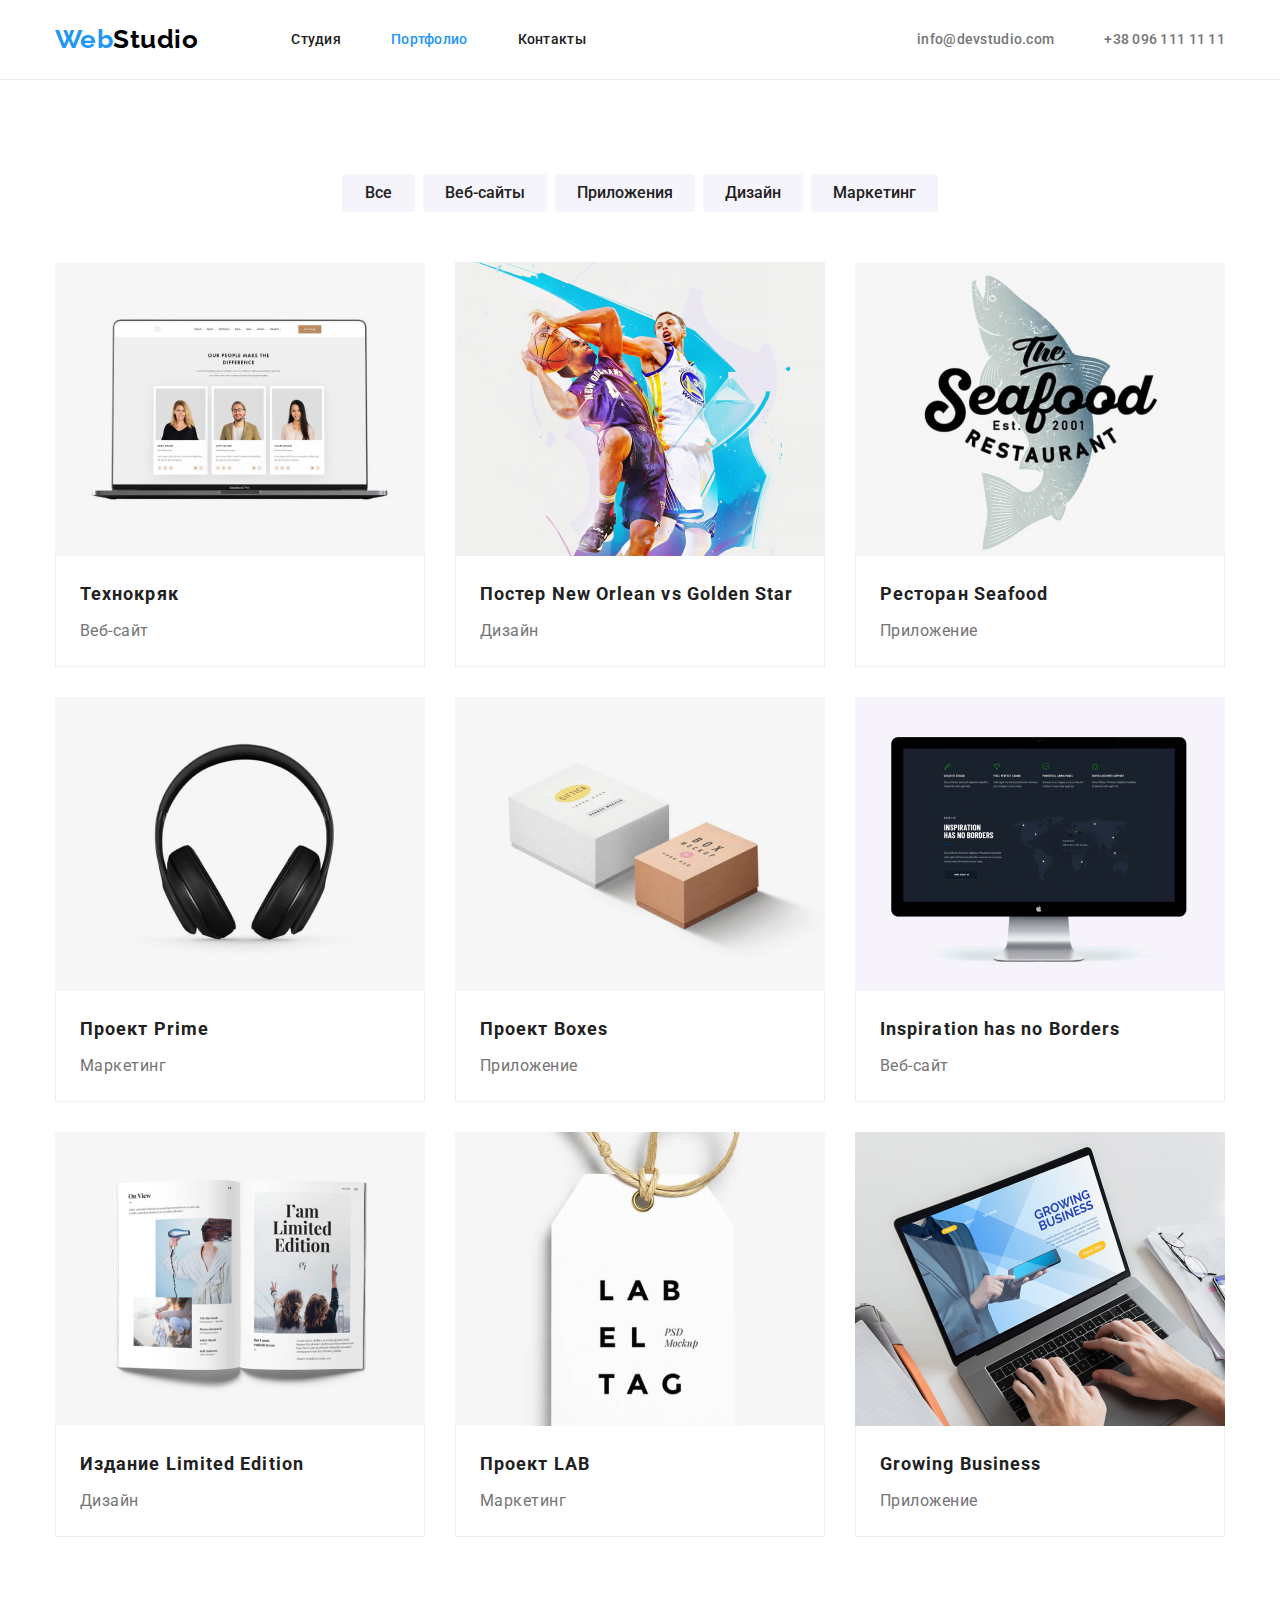
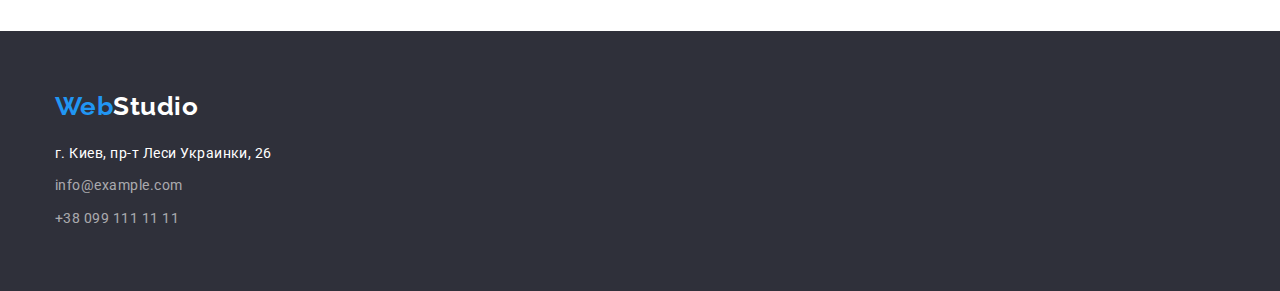
==== portfolio.html @ 59d60817 "Копирует файлы предыдущей домашней работы" ====
<!DOCTYPE html>
<html lang="ru">
<head>
  <meta charset="UTF-8">
  <meta http-equiv="X-UA-Compatible" content="IE=edge">
  <meta name="viewport" content="width=device-width, initial-scale=1.0">
  <title>WebStudio | эффективные решения для вашего бизнеса</title>
  <link rel="preconnect" href="https://fonts.gstatic.com">
  <link href="https://fonts.googleapis.com/css2?family=Raleway:wght@700&family=Roboto:wght@400;500;700;900&display=swap"
  rel="stylesheet">
  <link rel="stylesheet" href="https://cdnjs.cloudflare.com/ajax/libs/modern-normalize/1.0.0/modern-normalize.min.css">
  <link rel="stylesheet" href="./css/styles.css">
</head>

<body>

  <!-- Шапка сайта -->
  <header class="main-header">
    <div class="header-container container">
      <nav class="navigation">
        <a class="logo link" href="./index.html" lang="en">
          <span class="logo-accent">Web</span>Studio
        </a>
        <ul class="menu list">
          <li class="menu-item">
            <a class="menu-link link" href="./index.html">Студия</a>
          </li>
          <li class="menu-item">
            <a class="menu-link link current" href="./portfolio.html">Портфолио</a>
          </li>
          <li class="menu-item">
            <a class="menu-link link" href="">Контакты</a>
          </li>
        </ul>
      </nav>
      <ul class="contacts list">
        <li class="contacts-item">
          <a class="contacts-link link" href="mailto:info@devstudio.com" target="_blank"
            rel="noopener noreferrer">info@devstudio.com</a>
        </li>
        <li class="contacts-item">
          <a class="contacts-link link" href="tel:+380961111111">+38 096 111 11 11</a>
        </li>
      </ul>
    </div>
  </header>

<main>

    <!-- Секция портфолио -->
    <section class="portfolio">
      <div  class="container">
        <h1 class="visually-hidden">Наши работы</h1>
        <ul class="filter-list list">
          <li class="filter-item">
            <button class="filter-button" type="button">Все</button>
          </li>
          <li class="filter-item">
            <button class="filter-button" type="button">Веб-сайты</button>
          </li>
          <li class="filter-item">
            <button class="filter-button" type="button">Приложения</button>
          </li>
          <li class="filter-item">
            <button class="filter-button" type="button">Дизайн</button>
          </li>
          <li class="filter-item">
            <button class="filter-button" type="button">Маркетинг</button>
          </li>
        </ul>
        <ul class="portfolio-list list">
          <li class="portfolio-item">
            <a class="link" href="">
              <img src="./images/portfolio/tekhnokryak.jpg"
                alt="Страница сайта на экране ноутбука"
                width="370" height="294">
              <div class="card-content">
                <h2 class="portfolio-heading">Технокряк</h2>
                <p class="portfolio-paragraph">Веб-сайт</p>
              </div>
            </a>
          </li>
          <li class="portfolio-item">
            <a class="link" href="">
              <img src="./images/portfolio/new-orlean-vs-golden-star.jpg"
                alt="Постер с изображением игры двух баскетболистов"
                width="370" height="294">
              <div class="card-content">
                <h2 class="portfolio-heading">Постер <span lang="en">New Orlean vs Golden Star</span></h2>
                <p class="portfolio-paragraph">Дизайн</p>
              </div>
            </a>
          </li>
          <li class="portfolio-item">
            <a class="link" href="">
              <img src="./images/portfolio/seafood.jpg"
                alt="Логотип ресторана морепродуктов"
                width="370" height="294">
              <div class="card-content">
                <h2 class="portfolio-heading">Ресторан <span lang="en">Seafood</span></h2>
                <p class="portfolio-paragraph">Приложение</p>
              </div>
            </a>
          </li>
          <li class="portfolio-item">
            <a class="link" href="">
              <img src="./images/portfolio/prime.jpg"
                alt="Студийные наушники"
                width="370" height="294">
              <div class="card-content">
                <h2 class="portfolio-heading">Проект <span lang="en">Prime</span></h2>
                <p class="portfolio-paragraph">Маркетинг</p>
              </div>
            </a>
          </li>
          <li class="portfolio-item">
              <a class="link" href="">
                <img src="./images/portfolio/boxes.jpg"
                  alt="Две коробки"
                  width="370" height="294">
                <div class="card-content">
                  <h2 class="portfolio-heading">Проект <span lang="en">Boxes</span></h2>
                  <p class="portfolio-paragraph">Приложение</p>
                </div>
            </a>
          </li>
          <li class="portfolio-item">
            <a class="link" href="">
              <img src="./images/portfolio/inspiration-has-no-borders.jpg"
                alt="Монитор с изображением сайта"
                width="370" height="294">
              <div class="card-content">
                <h2 class="portfolio-heading" lang="en">Inspiration has no Borders</h2>
                <p class="portfolio-paragraph">Веб-сайт</p>
              </div>
            </a>
          </li>
          <li class="portfolio-item">
            <a class="link" href="">
              <img src="./images/portfolio/limited-edition.jpg"
                alt="Журнал в развернутом виде"
                width="370" height="294">
              <div class="card-content">
                <h2 class="portfolio-heading">Издание <span lang="en">Limited Edition</span></h2>
                <p class="portfolio-paragraph">Дизайн</p>
              </div>
            </a>
          </li>
          <li class="portfolio-item">
            <a class="link" href="">
              <img src="./images/portfolio/lab.jpg"
                alt="Бирка с изображением логотипа"
                width="370" height="294">
              <div class="card-content">
                <h2 class="portfolio-heading">Проект <span lang="en">LAB</span></h2>
                <p class="portfolio-paragraph">Маркетинг</p>
              </div>
            </a>
          </li>
          <li class="portfolio-item">
            <a class="link" href="">
              <img src="./images/portfolio/growing-business.jpg"
                alt="Ноутбук за которым работают"
                width="370" height="294">
              <div class="card-content">
                <h2 class="portfolio-heading" lang="en">Growing Business</h2>
                <p class="portfolio-paragraph">Приложение</p>
              </div>
            </a>
          </li>
        </ul>
      </div>
    </section>
  </main>
    
  <!-- Футер сайта -->
  <footer class="main-footer">
    <div class="container">
      <a class="footer-logo link" href="./index.html" lang="en">
        <span class="logo-accent">Web</span>Studio
      </a>
      <address class="footer-contacts">
        <ul class="list">
          <li class="footer-contacts-item">
            <a class="address-link link" href="https://goo.gl/maps/T2K9LCpTaU9NKCbx8"
              target="_blank" rel="noopener noreferrer">г. Киев, пр-т Леси Украинки, 26</a>
          </li>
          <li class="footer-contacts-item">
            <a class="footer-contacts-link link" href="mailto:info@devstudio.com" target="_blank"
              rel="noopener noreferrer">info@example.com</a>
          </li>
          <li class="footer-contacts-item">
            <a class="footer-contacts-link link" href="tel:+380961111111">+38 099 111 11 11</a>
          </li>
        </ul>
      </address>
    </div>
  </footer>
  </body>
  
  </html>
---- css/styles.css ----
:root {
  --main-font: 'Roboto', sans-serif;
  --secondary-font: 'Raleway', sans-serif;
  --main-text-color: #212121;
  --secondary-text-color: #ffffff;
  --paragraph-text-color: #757575;
  --main-background-color: #ffffff;
  --secondary-background-color: #f5f4fa;
  --accent-color: #2196f3;
}

body {
  font-family: var(--main-font);
  color: var(--main-text-color);
  letter-spacing: 0.03em;
  background-color: var(--main-background-color);
}

/* Компоненты */
h1,
h2,
h3,
h4,
h5,
h6,
p {
  margin-top: 0;
  margin-bottom: 0;
}

ul,
ol {
  margin-top: 0;
  margin-bottom: 0;
  padding-left: 0;
}

img {
  display: block;
}

.link {
  color: var(--main-text-color);
  text-decoration: none;
}

.list {
  list-style: none;
}

.container {
  width: 1200px;
  padding-left: 15px;
  padding-right: 15px;
  margin-left: auto;
  margin-right: auto;
}

.section-heading {
  margin-bottom: 50px;
  font-size: 36px;
  line-height: 1.17;
  text-align: center;
}

/* Шапка сайта */

.main-header {
  border-bottom: 1px solid #ececec;
}

.header-container {
  display: flex;
}

.navigation,
.menu {
  display: flex;
  align-items: center;
}

.logo {
  margin-right: 93px;
  color: #000000;
  font-family: var(--secondary-font);
  font-weight: 700;
  font-size: 26px;
  line-height: 1.19;
}

.menu-item:not(:last-child) {
  margin-right: 50px;
}

.menu-link {
  display: block;
  padding-top: 32px;
  padding-bottom: 31px;
  font-weight: 500;
  font-size: 14px;
  line-height: 1.14;
  letter-spacing: 0.02em;
}

.contacts-link {
  color: var(--paragraph-text-color);
  font-weight: 500;
  font-size: 14px;
  line-height: 1.14;
  letter-spacing: 0.02em;
}

.contacts {
  display: flex;
  align-items: center;
  margin-left: auto;
}

.contacts-item:not(:last-child) {
  margin-right: 50px;
}

.logo-accent,
.current,
.menu-link:hover,
.menu-link:focus,
.contacts-link:hover,
.contacts-link:focus {
  color: var(--accent-color);
}

/* Секция герой */
.hero {
  padding-top: 200px;
  padding-bottom: 200px;
  text-align: center;
  background-color: #2f303a;
}

.heading {
  padding-left: 280px;
  padding-right: 280px;
  margin-bottom: 30px;
  color: var(--secondary-text-color);
  font-weight: 900;
  font-size: 44px;
  line-height: 1.36;
  letter-spacing: 0.06em;
  text-transform: uppercase;
}

.hero-button {
  min-width: 200px;
  padding-top: 10px;
  padding-bottom: 10px;
  padding-left: 32px;
  padding-right: 32px;

  color: var(--secondary-text-color);
  font-family: var(--main-font);
  font-weight: 700;
  font-size: 16px;
  line-height: 1.87;
  letter-spacing: 0.06em;
  background-color: var(--accent-color);

  cursor: pointer;
  border: none;
  border-radius: 4px;
  box-shadow: 0px 4px 4px rgba(0, 0, 0, 0.15);
}
.hero-button:hover,
.hero-button:focus {
  background-color: #188ce8;
}

/* Секция особенностей */
.features {
  padding-top: 94px;
  padding-bottom: 47px;
}

.features-list {
  display: flex;
}

.visually-hidden {
  position: absolute;
  width: 1px;
  height: 1px;
  margin: -1px;
  border: 0;
  padding: 0;

  white-space: nowrap;
  clip-path: inset(100%);
  clip: rect(0 0 0 0);
  overflow: hidden;
}

.features-heading {
  margin-bottom: 10px;
  font-size: 14px;
  line-height: 1.14;
  text-transform: uppercase;
}

.features-paragraph {
  color: var(--paragraph-text-color);
  font-size: 14px;
  line-height: 1.71;
}

.features-item {
  flex-basis: calc((100% - 90px) / 4);
}

.features-item:not(:last-child) {
  margin-right: 30px;
}

/* Секция "Чем мы занимаемся" */
.doing {
  padding-top: 47px;
  padding-bottom: 94px;
}

.doing-list {
  display: flex;
}

.doing-item:not(:last-child) {
  margin-right: 30px;
}

/* Секция "Наша команда" */
.team {
  padding-top: 94px;
  padding-bottom: 94px;
  background-color: var(--secondary-background-color);
}

.team-list {
  display: flex;
  margin: -15px;
}

.team-item {
  margin: 15px;
  background: #ffffff;
  box-shadow: 0px 1px 3px rgba(0, 0, 0, 0.12), 0px 1px 1px rgba(0, 0, 0, 0.14),
    0px 2px 1px rgba(0, 0, 0, 0.2);
  border-radius: 0px 0px 4px 4px;
}

.team-desc {
  padding-top: 30px;
  padding-bottom: 30px;
}

.section-subheading {
  font-weight: 500;
  font-size: 16px;
  line-height: 1.19;
  text-align: center;
  margin-bottom: 10px;
}

.profession {
  color: var(--paragraph-text-color);
  font-size: 16px;
  line-height: 1.19;
  text-align: center;
}

/* Футер сайта */

.main-footer {
  padding-top: 60px;
  padding-bottom: 60px;
  background-color: #2f303a;
}

.footer-logo {
  color: var(--secondary-text-color);
  font-family: var(--secondary-font);
  font-weight: 700;
  font-size: 26px;
  line-height: 1.19;
  display: inline-block;
  margin-bottom: 20px;
}

.footer-contacts {
  font-style: normal;
  font-size: 14px;
  line-height: 1.71;
}

.address-link {
  color: var(--secondary-text-color);
}

.footer-contacts-item:not(:last-child) {
  margin-bottom: 9px;
}

.footer-contacts-link {
  color: rgba(255, 255, 255, 0.6);
}
.footer-logo-accent,
.address-link:focus,
.address-link:hover,
.footer-contacts-link:focus,
.footer-contacts-link:hover {
  color: var(--accent-color);
}

/* Страница портфолио */

/* Секция портфолио */

.portfolio {
  padding-top: 94px;
  padding-bottom: 94px;
}

.filter-list {
  display: flex;
  justify-content: center;
  margin-bottom: 50px;
}

.filter-item:not(:last-child) {
  margin-right: 8px;
}

.filter-button {
  min-width: 73px;
  padding-top: 6px;
  padding-bottom: 6px;
  padding-left: 22px;
  padding-right: 22px;

  font-family: var(--main-font);
  color: var(--main-text-color);
  font-weight: 500;
  font-size: 16px;
  line-height: 1.62;
  background-color: var(--secondary-background-color);

  cursor: pointer;
  border: none;
  border-radius: 4px;
}

.filter-button:hover,
.filter-button:focus {
  color: var(--secondary-text-color);
  background-color: var(--accent-color);
  box-shadow: 0px 3px 1px rgba(0, 0, 0, 0.1), 0px 1px 2px rgba(0, 0, 0, 0.08),
    0px 2px 2px rgba(0, 0, 0, 0.12);
}

.portfolio-list {
  margin: -15px;
  display: flex;
  flex-wrap: wrap;
}

.portfolio-item {
  margin: 15px;
}

.card-content {
  padding-top: 20px;
  padding-bottom: 20px;
  padding-left: 24px;
  padding-right: 24px;

  border-left: 1px solid #eeeeee;
  border-right: 1px solid #eeeeee;
  border-bottom: 1px solid #eeeeee;
  box-sizing: border-box;
}

.portfolio-heading {
  font-size: 18px;
  line-height: 2;
  letter-spacing: 0.06em;
  margin-bottom: 4px;
}

.portfolio-paragraph {
  color: var(--paragraph-text-color);
  font-size: 16px;
  line-height: 1.87;
}
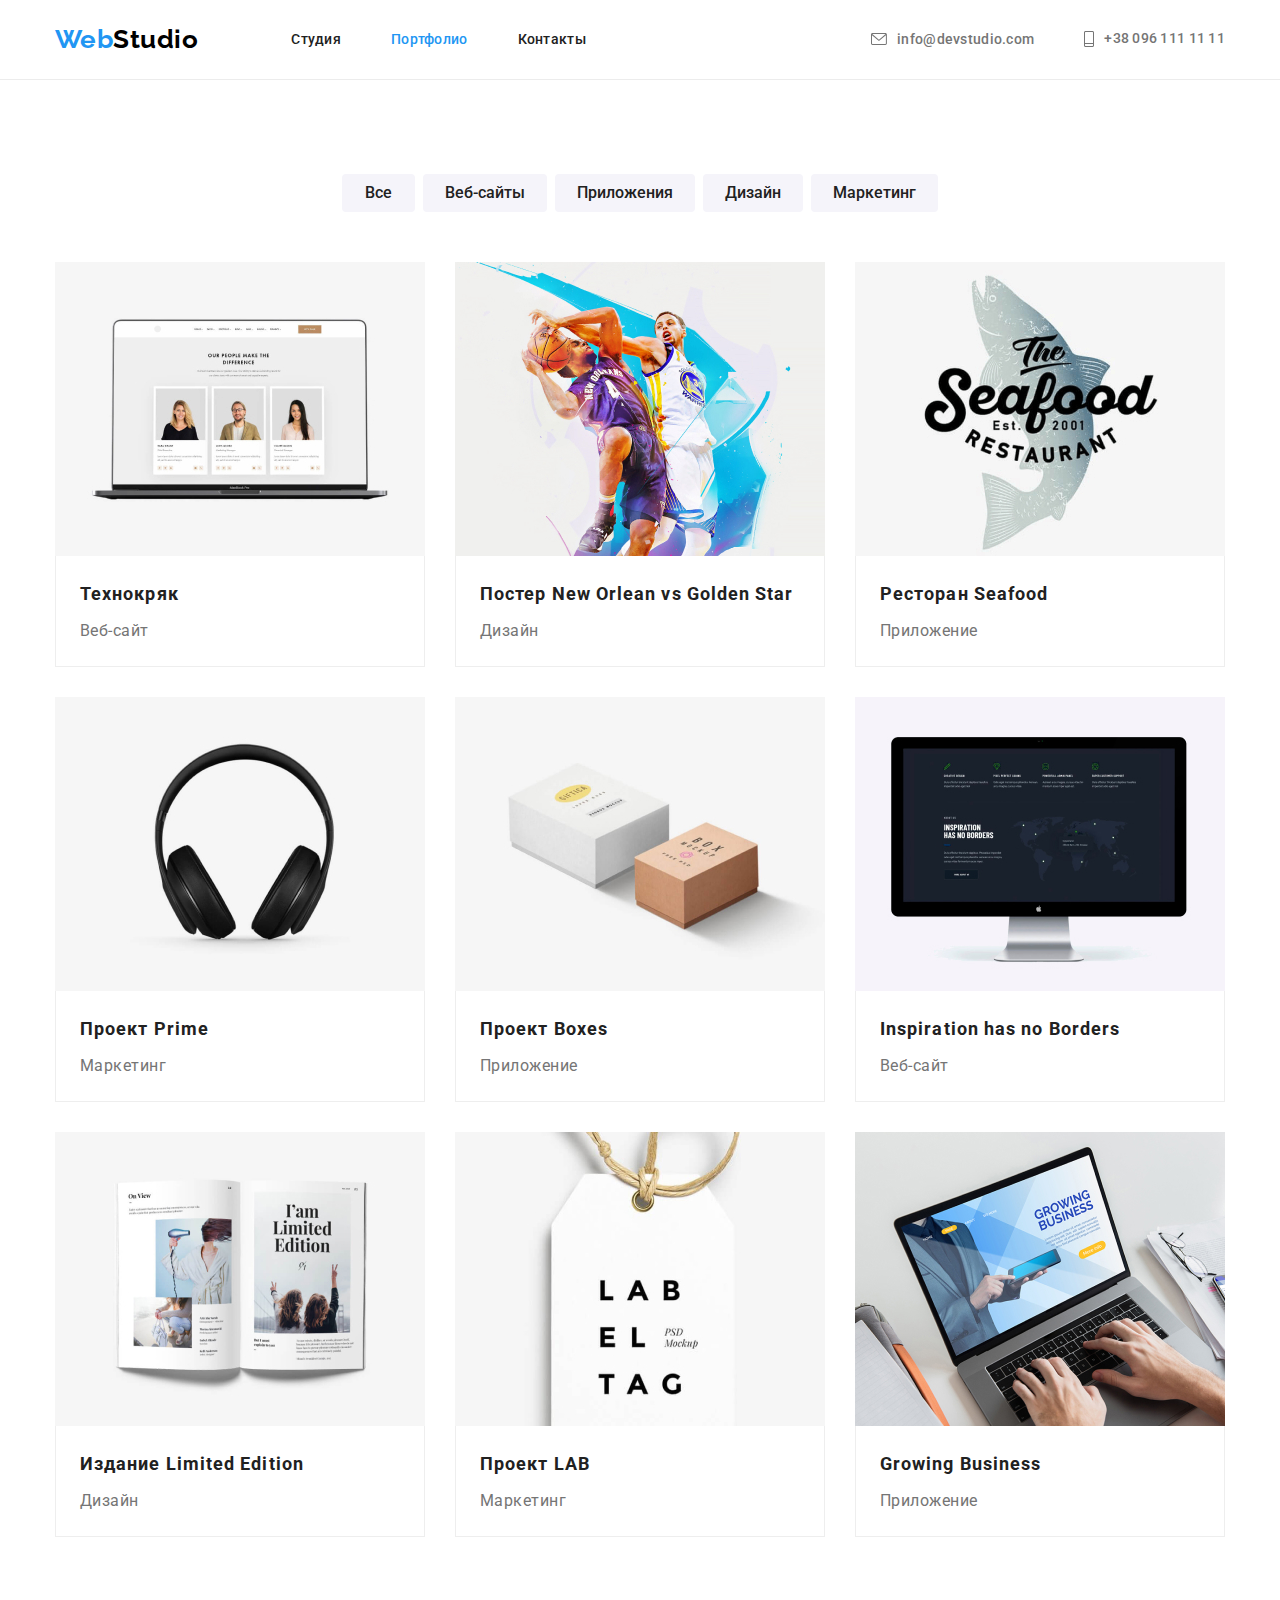
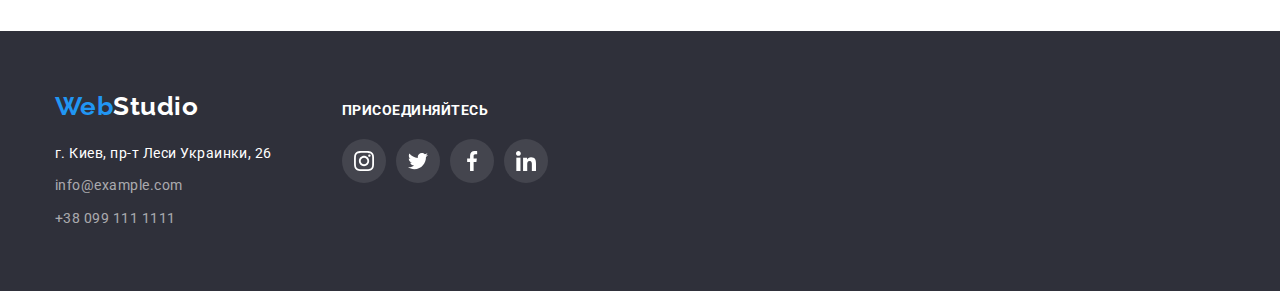
==== commit fcc4e932: "Копирует шапку и футер на страницу портфолио" ====
--- a/portfolio.html
+++ b/portfolio.html
@@ -1,14 +1,17 @@
 <!DOCTYPE html>
 <html lang="ru">
+
 <head>
   <meta charset="UTF-8">
   <meta http-equiv="X-UA-Compatible" content="IE=edge">
   <meta name="viewport" content="width=device-width, initial-scale=1.0">
   <title>WebStudio | эффективные решения для вашего бизнеса</title>
   <link rel="preconnect" href="https://fonts.gstatic.com">
-  <link href="https://fonts.googleapis.com/css2?family=Raleway:wght@700&family=Roboto:wght@400;500;700;900&display=swap"
-  rel="stylesheet">
-  <link rel="stylesheet" href="https://cdnjs.cloudflare.com/ajax/libs/modern-normalize/1.0.0/modern-normalize.min.css">
+  <link
+    href="https://fonts.googleapis.com/css2?family=Raleway:wght@700&family=Roboto:wght@400;500;700;900&display=swap"
+    rel="stylesheet">
+  <link rel="stylesheet"
+    href="https://cdnjs.cloudflare.com/ajax/libs/modern-normalize/1.0.0/modern-normalize.min.css">
   <link rel="stylesheet" href="./css/styles.css">
 </head>
 
@@ -36,20 +39,28 @@
       <ul class="contacts list">
         <li class="contacts-item">
           <a class="contacts-link link" href="mailto:info@devstudio.com" target="_blank"
-            rel="noopener noreferrer">info@devstudio.com</a>
+            rel="noopener noreferrer">
+            <svg class="contacts-link-icon" width="16px" height="12px">
+              <use href="/images/svg/icons.svg#icon-mail"></use>
+            </svg>
+            info@devstudio.com
+          </a>
         </li>
         <li class="contacts-item">
-          <a class="contacts-link link" href="tel:+380961111111">+38 096 111 11 11</a>
+          <a class="contacts-link link" href="tel:+380961111111">
+            <svg class="contacts-link-icon" width="10px" height="16px">
+              <use href="/images/svg/icons.svg#icon-phone"></use>
+            </svg>+38 096 111 11 11</a>
         </li>
       </ul>
     </div>
   </header>
 
-<main>
+  <main>
 
     <!-- Секция портфолио -->
     <section class="portfolio">
-      <div  class="container">
+      <div class="container">
         <h1 class="visually-hidden">Наши работы</h1>
         <ul class="filter-list list">
           <li class="filter-item">
@@ -72,8 +83,7 @@
           <li class="portfolio-item">
             <a class="link" href="">
               <img src="./images/portfolio/tekhnokryak.jpg"
-                alt="Страница сайта на экране ноутбука"
-                width="370" height="294">
+                alt="Страница сайта на экране ноутбука" width="370" height="294">
               <div class="card-content">
                 <h2 class="portfolio-heading">Технокряк</h2>
                 <p class="portfolio-paragraph">Веб-сайт</p>
@@ -83,10 +93,11 @@
           <li class="portfolio-item">
             <a class="link" href="">
               <img src="./images/portfolio/new-orlean-vs-golden-star.jpg"
-                alt="Постер с изображением игры двух баскетболистов"
-                width="370" height="294">
-              <div class="card-content">
-                <h2 class="portfolio-heading">Постер <span lang="en">New Orlean vs Golden Star</span></h2>
+                alt="Постер с изображением игры двух баскетболистов" width="370"
+                height="294">
+              <div class="card-content">
+                <h2 class="portfolio-heading">Постер <span lang="en">New Orlean vs Golden
+                    Star</span></h2>
                 <p class="portfolio-paragraph">Дизайн</p>
               </div>
             </a>
@@ -94,8 +105,7 @@
           <li class="portfolio-item">
             <a class="link" href="">
               <img src="./images/portfolio/seafood.jpg"
-                alt="Логотип ресторана морепродуктов"
-                width="370" height="294">
+                alt="Логотип ресторана морепродуктов" width="370" height="294">
               <div class="card-content">
                 <h2 class="portfolio-heading">Ресторан <span lang="en">Seafood</span></h2>
                 <p class="portfolio-paragraph">Приложение</p>
@@ -104,9 +114,8 @@
           </li>
           <li class="portfolio-item">
             <a class="link" href="">
-              <img src="./images/portfolio/prime.jpg"
-                alt="Студийные наушники"
-                width="370" height="294">
+              <img src="./images/portfolio/prime.jpg" alt="Студийные наушники" width="370"
+                height="294">
               <div class="card-content">
                 <h2 class="portfolio-heading">Проект <span lang="en">Prime</span></h2>
                 <p class="portfolio-paragraph">Маркетинг</p>
@@ -114,21 +123,19 @@
             </a>
           </li>
           <li class="portfolio-item">
-              <a class="link" href="">
-                <img src="./images/portfolio/boxes.jpg"
-                  alt="Две коробки"
-                  width="370" height="294">
-                <div class="card-content">
-                  <h2 class="portfolio-heading">Проект <span lang="en">Boxes</span></h2>
-                  <p class="portfolio-paragraph">Приложение</p>
-                </div>
+            <a class="link" href="">
+              <img src="./images/portfolio/boxes.jpg" alt="Две коробки" width="370"
+                height="294">
+              <div class="card-content">
+                <h2 class="portfolio-heading">Проект <span lang="en">Boxes</span></h2>
+                <p class="portfolio-paragraph">Приложение</p>
+              </div>
             </a>
           </li>
           <li class="portfolio-item">
             <a class="link" href="">
               <img src="./images/portfolio/inspiration-has-no-borders.jpg"
-                alt="Монитор с изображением сайта"
-                width="370" height="294">
+                alt="Монитор с изображением сайта" width="370" height="294">
               <div class="card-content">
                 <h2 class="portfolio-heading" lang="en">Inspiration has no Borders</h2>
                 <p class="portfolio-paragraph">Веб-сайт</p>
@@ -138,18 +145,17 @@
           <li class="portfolio-item">
             <a class="link" href="">
               <img src="./images/portfolio/limited-edition.jpg"
-                alt="Журнал в развернутом виде"
-                width="370" height="294">
-              <div class="card-content">
-                <h2 class="portfolio-heading">Издание <span lang="en">Limited Edition</span></h2>
+                alt="Журнал в развернутом виде" width="370" height="294">
+              <div class="card-content">
+                <h2 class="portfolio-heading">Издание <span lang="en">Limited
+                    Edition</span></h2>
                 <p class="portfolio-paragraph">Дизайн</p>
               </div>
             </a>
           </li>
           <li class="portfolio-item">
             <a class="link" href="">
-              <img src="./images/portfolio/lab.jpg"
-                alt="Бирка с изображением логотипа"
+              <img src="./images/portfolio/lab.jpg" alt="Бирка с изображением логотипа"
                 width="370" height="294">
               <div class="card-content">
                 <h2 class="portfolio-heading">Проект <span lang="en">LAB</span></h2>
@@ -160,8 +166,7 @@
           <li class="portfolio-item">
             <a class="link" href="">
               <img src="./images/portfolio/growing-business.jpg"
-                alt="Ноутбук за которым работают"
-                width="370" height="294">
+                alt="Ноутбук за которым работают" width="370" height="294">
               <div class="card-content">
                 <h2 class="portfolio-heading" lang="en">Growing Business</h2>
                 <p class="portfolio-paragraph">Приложение</p>
@@ -172,30 +177,67 @@
       </div>
     </section>
   </main>
-    
+
   <!-- Футер сайта -->
   <footer class="main-footer">
-    <div class="container">
-      <a class="footer-logo link" href="./index.html" lang="en">
-        <span class="logo-accent">Web</span>Studio
-      </a>
-      <address class="footer-contacts">
-        <ul class="list">
-          <li class="footer-contacts-item">
-            <a class="address-link link" href="https://goo.gl/maps/T2K9LCpTaU9NKCbx8"
-              target="_blank" rel="noopener noreferrer">г. Киев, пр-т Леси Украинки, 26</a>
-          </li>
-          <li class="footer-contacts-item">
-            <a class="footer-contacts-link link" href="mailto:info@devstudio.com" target="_blank"
-              rel="noopener noreferrer">info@example.com</a>
-          </li>
-          <li class="footer-contacts-item">
-            <a class="footer-contacts-link link" href="tel:+380961111111">+38 099 111 11 11</a>
-          </li>
-        </ul>
-      </address>
+    <div class="footer-container container">
+      <div class="contacts-container">
+        <a class="footer-logo link" href="./index.html" lang="en">
+          <span class="logo-accent">Web</span>Studio
+        </a>
+        <address class="footer-contacts">
+          <ul class="list">
+            <li class="footer-contacts-item">
+              <a class="address-link link" href="https://goo.gl/maps/T2K9LCpTaU9NKCbx8"
+                target="_blank" rel="noopener noreferrer">г. Киев, пр-т Леси Украинки,
+                26</a>
+            </li>
+            <li class="footer-contacts-item">
+              <a class="footer-contacts-link link" href="mailto:info@devstudio.com"
+                target="_blank" rel="noopener noreferrer">info@example.com</a>
+            </li>
+            <li class="footer-contacts-item">
+              <a class="footer-contacts-link link" href="tel:+380961111111">+38 099 111
+                1111</a>
+            </li>
+          </ul>
+        </address>
+      </div>
+      <div class="social-contacts-container">
+        <h3 class="footer-subheading">Присоединяйтесь</h3>
+        <ul class="social-list list">
+          <li>
+            <a class="social-item-link" href="">
+              <svg class="social-icon" width="20px" height="20px">
+                <use href="/images/svg/icons.svg#icon-instagram"></use>
+              </svg>
+            </a>
+          </li>
+          <li>
+            <a class="social-item-link" href="" href="">
+              <svg class="social-icon" width="20px" height="20px">
+                <use href="/images/svg/icons.svg#icon-twitter"></use>
+              </svg>
+            </a>
+          </li>
+          <li>
+            <a class="social-item-link" href="" href="">
+              <svg class="social-icon" width="20px" height="20px">
+                <use href="/images/svg/icons.svg#icon-facebook"></use>
+              </svg>
+            </a>
+          </li>
+          <li>
+            <a class="social-item-link" href="" href="">
+              <svg class="social-icon" width="20px" height="20px">
+                <use href="/images/svg/icons.svg#icon-linkedin"></use>
+              </svg>
+            </a>
+          </li>
+        </ul>
+      </div>
     </div>
   </footer>
-  </body>
-  
-  </html>+</body>
+
+</html>--- a/css/styles.css
+++ b/css/styles.css
@@ -7,6 +7,7 @@
   --main-background-color: #ffffff;
   --secondary-background-color: #f5f4fa;
   --accent-color: #2196f3;
+  --icon-color: #afb1b8;
 }
 
 body {
@@ -103,11 +104,19 @@
 }
 
 .contacts-link {
+  display: flex;
+  align-items: center;
   color: var(--paragraph-text-color);
   font-weight: 500;
   font-size: 14px;
   line-height: 1.14;
   letter-spacing: 0.02em;
+}
+
+.contacts-link-icon {
+  display: block;
+  margin-right: 10px;
+  fill: var(--paragraph-text-color);
 }
 
 .contacts {
@@ -129,12 +138,26 @@
   color: var(--accent-color);
 }
 
+.contacts-link:hover .contacts-link-icon,
+.contacts-link:focus .contacts-link-icon {
+  fill: var(--accent-color);
+}
+
 /* Секция герой */
 .hero {
+  max-width: 1600px;
   padding-top: 200px;
   padding-bottom: 200px;
+  margin-left: auto;
+  margin-right: auto;
   text-align: center;
-  background-color: #2f303a;
+  background-color: #c4c4c4;
+  background-image: linear-gradient(
+      hsla(235, 10%, 21%, 0.4),
+      hsla(235, 10%, 21%, 0.4)
+    ),
+    url(../images/hero.jpg);
+  background-size: cover;
 }
 
 .heading {
@@ -198,6 +221,16 @@
   overflow: hidden;
 }
 
+.features-item-illustration {
+  display: flex;
+  justify-content: center;
+  align-items: center;
+  width: 270px;
+  height: 120px;
+  margin-bottom: 30px;
+  background-color: var(--secondary-background-color);
+}
+
 .features-heading {
   margin-bottom: 10px;
   font-size: 14px;
@@ -247,7 +280,7 @@
 
 .team-item {
   margin: 15px;
-  background: #ffffff;
+  background: var(--main-background-color);
   box-shadow: 0px 1px 3px rgba(0, 0, 0, 0.12), 0px 1px 1px rgba(0, 0, 0, 0.14),
     0px 2px 1px rgba(0, 0, 0, 0.2);
   border-radius: 0px 0px 4px 4px;
@@ -256,6 +289,8 @@
 .team-desc {
   padding-top: 30px;
   padding-bottom: 30px;
+  padding-left: 32px;
+  padding-right: 32px;
 }
 
 .section-subheading {
@@ -267,18 +302,131 @@
 }
 
 .profession {
+  margin-bottom: 16px;
   color: var(--paragraph-text-color);
   font-size: 16px;
   line-height: 1.19;
   text-align: center;
 }
 
+.team-social-list {
+  display: flex;
+  justify-content: space-between;
+}
+
+.team-social-item-link {
+  display: flex;
+  justify-content: center;
+  align-items: center;
+  width: 44px;
+  height: 44px;
+  background-color: var(--main-background-color);
+  border-radius: 50%;
+}
+
+.team-social-item-link:hover,
+.team-social-item-link:focus {
+  background-color: var(--accent-color);
+}
+
+.team-social-icon {
+  display: inline-block;
+  fill: var(--icon-color);
+}
+
+.team-social-item-link:hover .team-social-icon,
+.team-social-item-link:focus .team-social-icon {
+  fill: var(--secondary-text-color);
+}
+
+/* Секция "Постоянные клиенты" */
+.clients {
+  padding-top: 94px;
+  padding-bottom: 94px;
+  background-color: var(--main-background-color);
+}
+
+.clients-list {
+  display: flex;
+  justify-content: space-between;
+}
+
+.clients-item-link {
+  border: 1px solid var(--icon-color);
+  border-radius: 4px;
+  display: flex;
+  justify-content: center;
+  align-items: center;
+  width: 170px;
+  height: 92px;
+}
+
+.clients-item-link:hover,
+.clients-item-link:focus {
+  border: 1px solid var(--accent-color);
+}
+
+.clients-item-icon {
+  fill: var(--icon-color);
+}
+
+.clients-item-link:hover .clients-item-icon,
+.clients-item-link:focus .clients-item-icon {
+  fill: var(--accent-color);
+}
+
 /* Футер сайта */
 
 .main-footer {
   padding-top: 60px;
   padding-bottom: 60px;
   background-color: #2f303a;
+}
+
+.footer-container {
+  display: flex;
+}
+
+.contacts-container {
+  margin-right: 70px;
+}
+
+.social-contacts-container {
+  padding-top: 12px;
+}
+
+.footer-subheading {
+  margin-bottom: 20px;
+  font-size: 14px;
+  line-height: 1.14;
+  text-transform: uppercase;
+  color: var(--secondary-text-color);
+}
+
+.social-list {
+  display: flex;
+  justify-content: space-between;
+}
+
+.social-item-link {
+  display: flex;
+  justify-content: center;
+  align-items: center;
+  margin-right: 10px;
+  width: 44px;
+  height: 44px;
+  background-color: hsla(0, 0%, 100%, 0.1);
+  border-radius: 50%;
+}
+
+.social-icon {
+  display: inline-block;
+  fill: var(--secondary-text-color);
+}
+
+.social-item-link:hover,
+.social-item-link:focus {
+  background-color: var(--accent-color);
 }
 
 .footer-logo {
@@ -372,6 +520,12 @@
   margin: 15px;
 }
 
+.portfolio-item:focus,
+.portfolio-item:hover {
+  box-shadow: 0px 1px 1px rgba(0, 0, 0, 0.12), 0px 4px 4px rgba(0, 0, 0, 0.06),
+    1px 4px 6px rgba(0, 0, 0, 0.16);
+}
+
 .card-content {
   padding-top: 20px;
   padding-bottom: 20px;
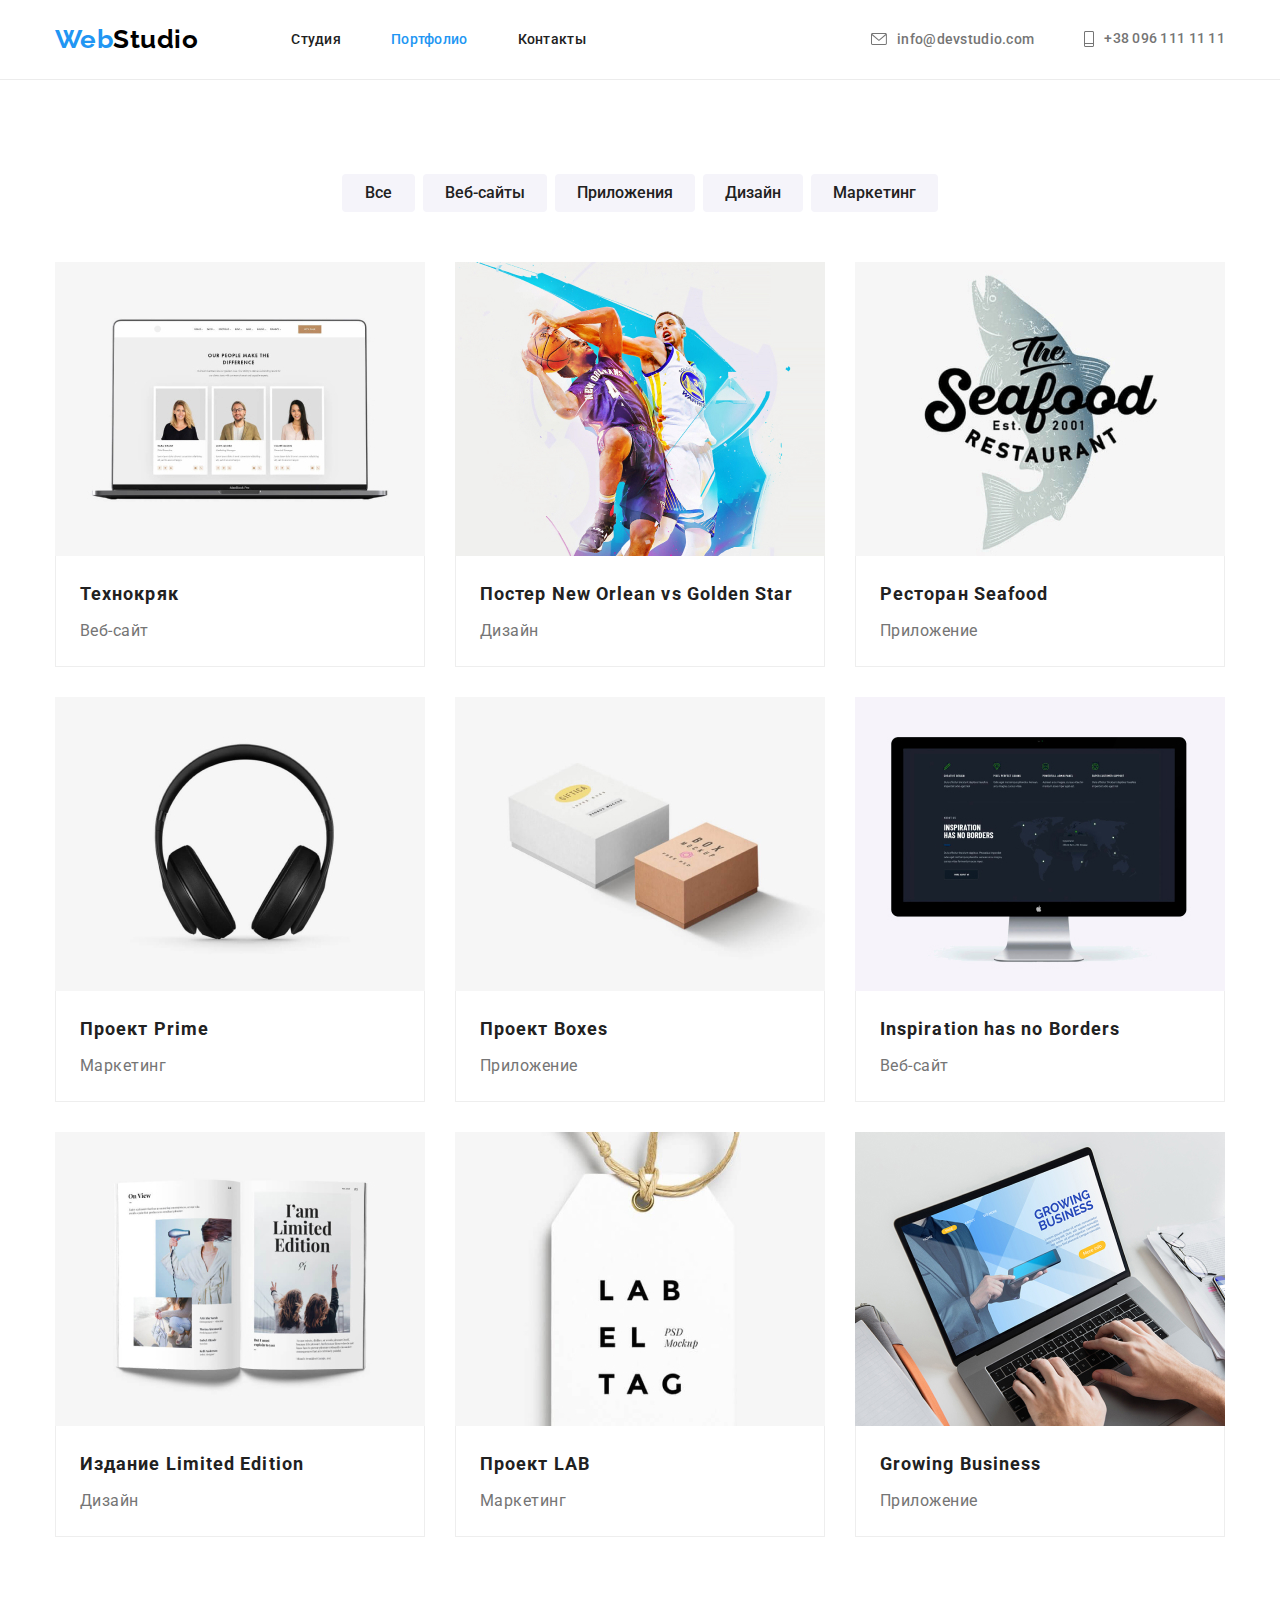
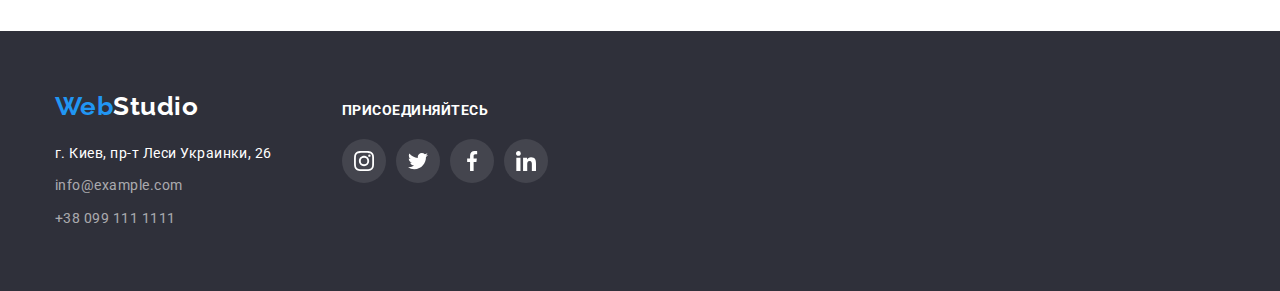
==== commit 993a8f44: "Исправляет ошибку с неверными путями к svg" ====
--- a/portfolio.html
+++ b/portfolio.html
@@ -41,7 +41,7 @@
           <a class="contacts-link link" href="mailto:info@devstudio.com" target="_blank"
             rel="noopener noreferrer">
             <svg class="contacts-link-icon" width="16px" height="12px">
-              <use href="/images/svg/icons.svg#icon-mail"></use>
+              <use href="./images/svg/icons.svg#icon-mail"></use>
             </svg>
             info@devstudio.com
           </a>
@@ -49,7 +49,7 @@
         <li class="contacts-item">
           <a class="contacts-link link" href="tel:+380961111111">
             <svg class="contacts-link-icon" width="10px" height="16px">
-              <use href="/images/svg/icons.svg#icon-phone"></use>
+              <use href="./images/svg/icons.svg#icon-phone"></use>
             </svg>+38 096 111 11 11</a>
         </li>
       </ul>
@@ -209,28 +209,28 @@
           <li>
             <a class="social-item-link" href="">
               <svg class="social-icon" width="20px" height="20px">
-                <use href="/images/svg/icons.svg#icon-instagram"></use>
+                <use href="./images/svg/icons.svg#icon-instagram"></use>
               </svg>
             </a>
           </li>
           <li>
             <a class="social-item-link" href="" href="">
               <svg class="social-icon" width="20px" height="20px">
-                <use href="/images/svg/icons.svg#icon-twitter"></use>
+                <use href="./images/svg/icons.svg#icon-twitter"></use>
               </svg>
             </a>
           </li>
           <li>
             <a class="social-item-link" href="" href="">
               <svg class="social-icon" width="20px" height="20px">
-                <use href="/images/svg/icons.svg#icon-facebook"></use>
+                <use href="./images/svg/icons.svg#icon-facebook"></use>
               </svg>
             </a>
           </li>
           <li>
             <a class="social-item-link" href="" href="">
               <svg class="social-icon" width="20px" height="20px">
-                <use href="/images/svg/icons.svg#icon-linkedin"></use>
+                <use href="./images/svg/icons.svg#icon-linkedin"></use>
               </svg>
             </a>
           </li>
